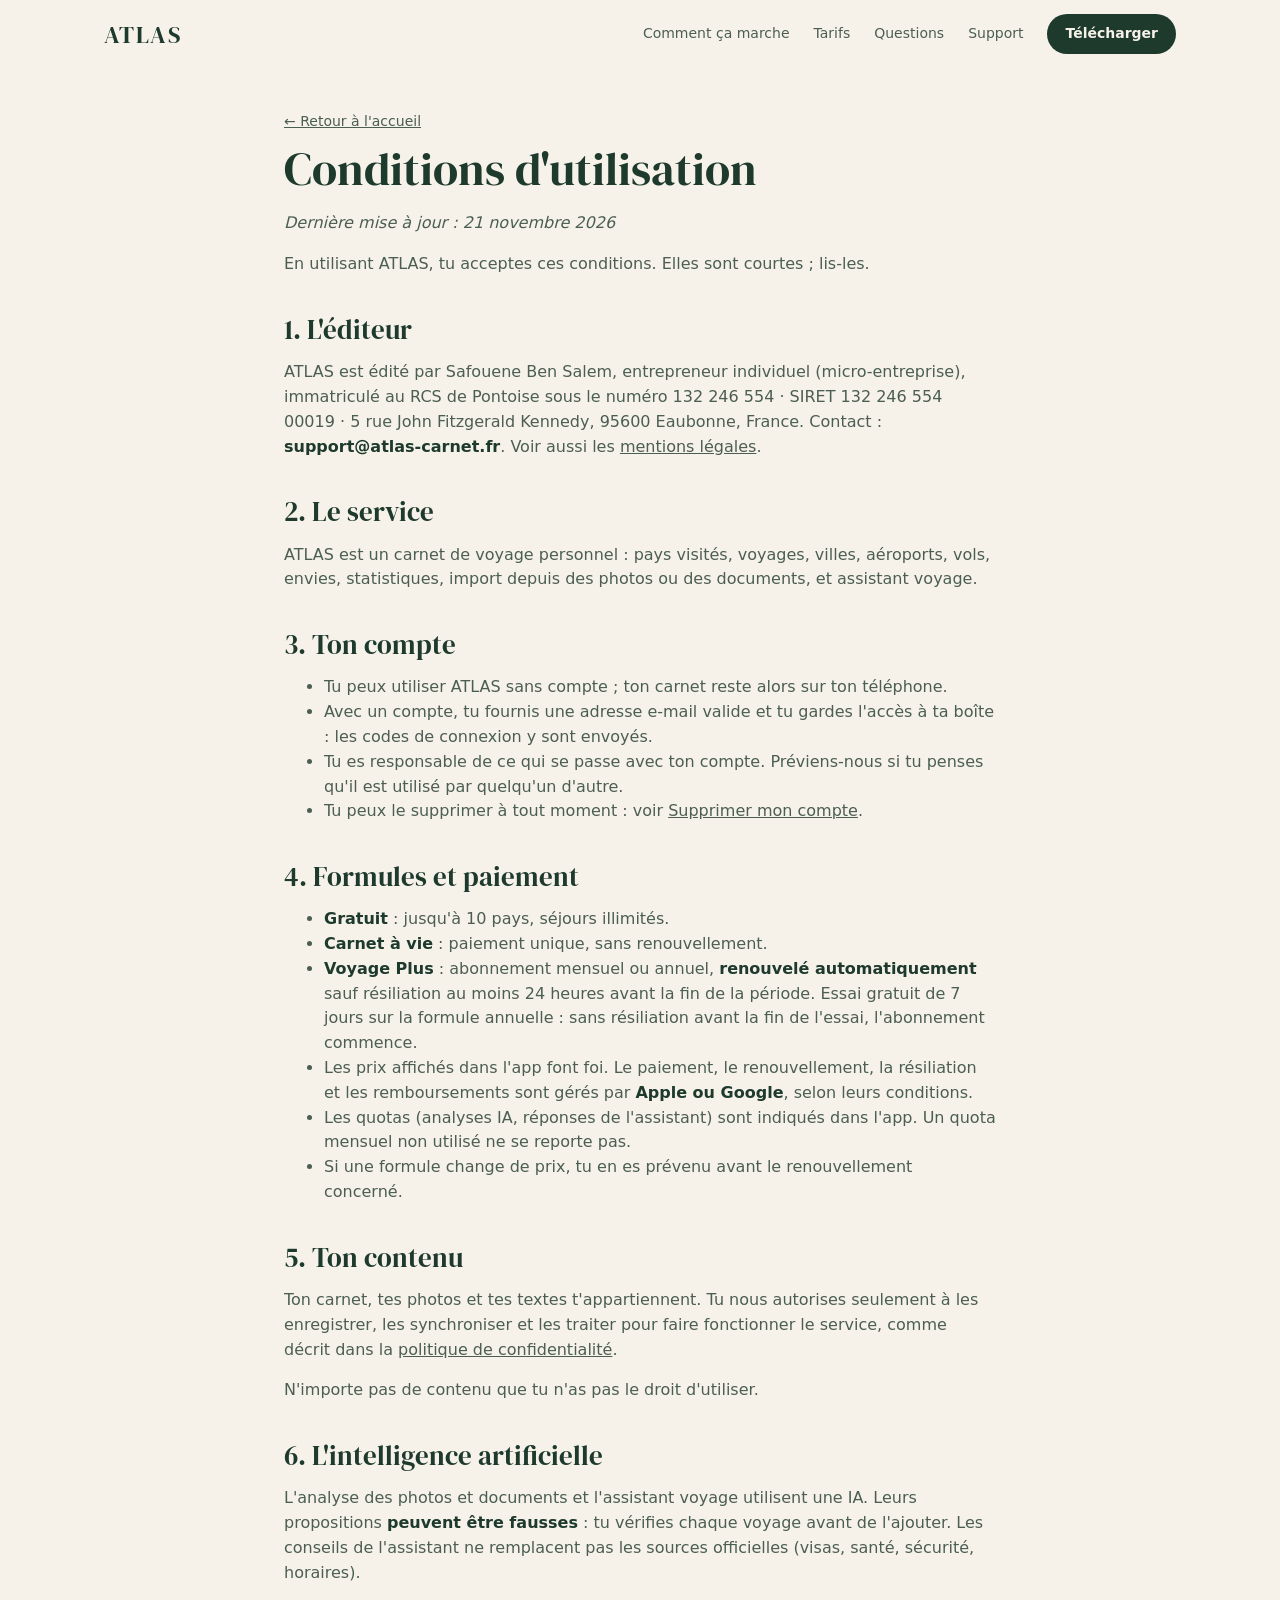
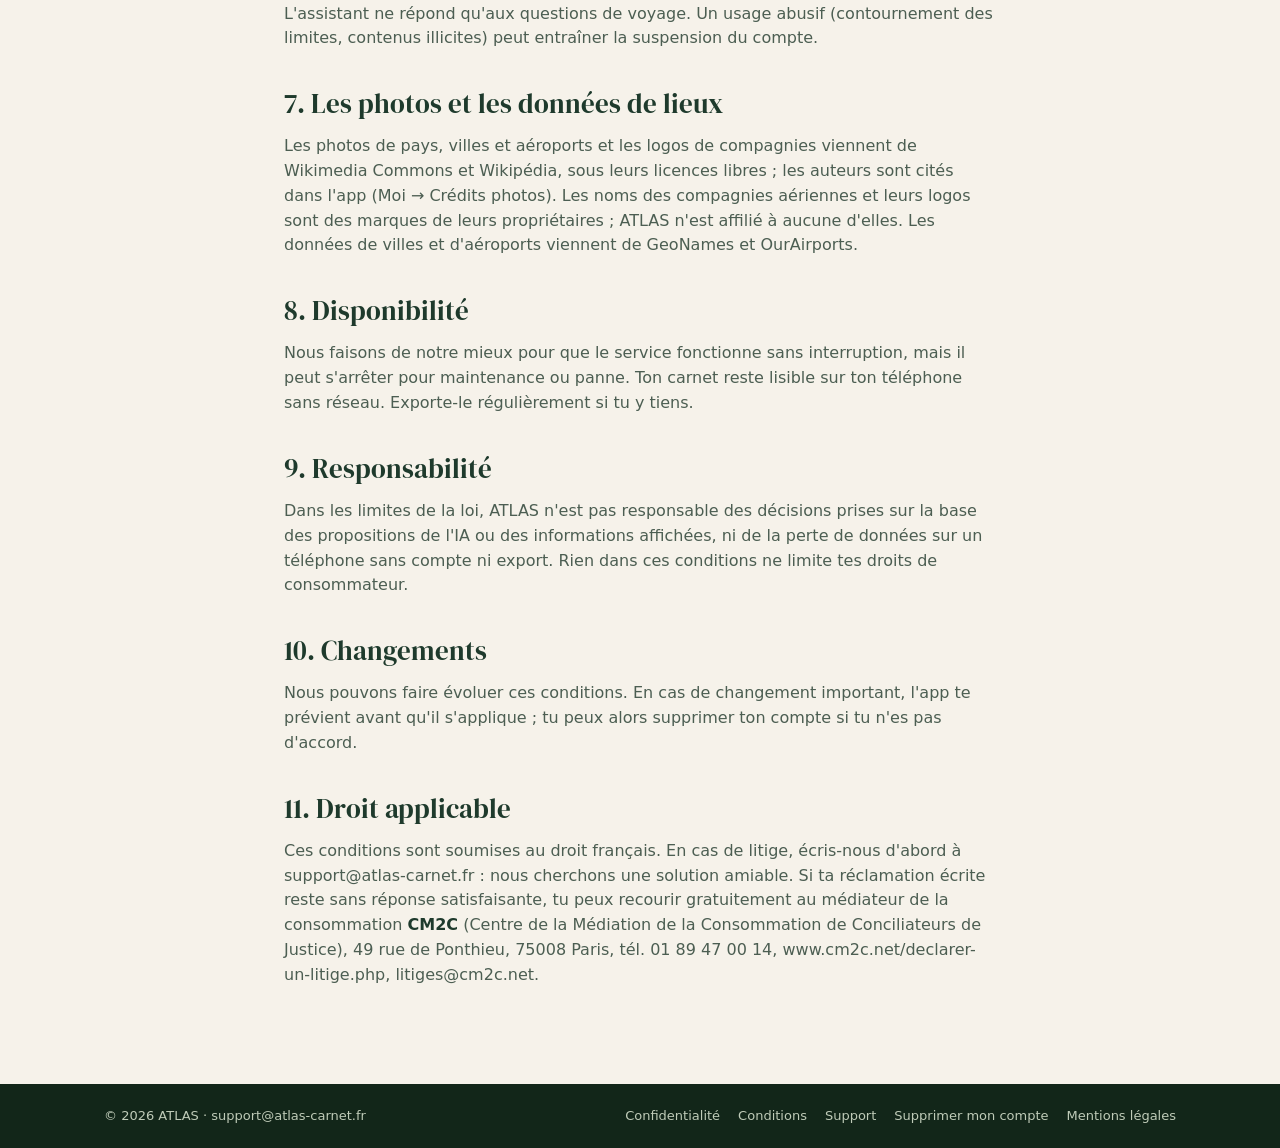
==== conditions/index.html @ a966a626 "Site atlas-carnet.fr (travelling-app 13ca0ed)" ====
<!doctype html>
<html lang="fr"><head><meta charset="utf-8"><meta name="viewport" content="width=device-width,initial-scale=1">
<title>Conditions d'utilisation · ATLAS</title><meta name="description" content="Conditions d'utilisation d'ATLAS, le carnet de voyage tamponné pays après pays.">
<meta name="theme-color" content="#F6F2EA" media="(prefers-color-scheme: light)"><meta name="theme-color" content="#101A15" media="(prefers-color-scheme: dark)">
<meta property="og:title" content="Conditions d'utilisation · ATLAS"><meta property="og:description" content="Conditions d'utilisation d'ATLAS, le carnet de voyage tamponné pays après pays."><meta property="og:locale" content="fr_FR">
<link rel="icon" href="/assets/tampon.svg" type="image/svg+xml"><link rel="stylesheet" href="/style.css">
<link rel="preload" href="/assets/fonts/DMSerifDisplay-Regular.ttf" as="font" type="font/ttf" crossorigin></head>
<body><a class="skip" href="#contenu">Aller au contenu</a><header class="top"><div class="wrap"><a class="logo" href="/">ATLAS</a>
<nav class="main" aria-label="Navigation"><a href="/#comment">Comment ça marche</a><a href="/#tarifs">Tarifs</a><a href="/#questions">Questions</a><a href="/support/">Support</a><a class="dl" href="/#telecharger">Télécharger</a></nav></div></header><main id="contenu" class="doc"><a class="back" href="/">← Retour à l'accueil</a>
<h1>Conditions d'utilisation</h1>
<p><em>Dernière mise à jour : 21 novembre 2026</em></p>
<p>En utilisant ATLAS, tu acceptes ces conditions. Elles sont courtes ; lis-les.</p>
<h2>1. L'éditeur</h2>
<p>ATLAS est édité par Safouene Ben Salem, entrepreneur individuel (micro-entreprise), immatriculé au RCS de Pontoise sous le numéro 132 246 554 · SIRET 132 246 554 00019 · 5 rue John Fitzgerald Kennedy, 95600 Eaubonne, France. Contact : <strong>support@atlas-carnet.fr</strong>. Voir aussi les <a href="/mentions-legales/">mentions légales</a>.</p>
<h2>2. Le service</h2>
<p>ATLAS est un carnet de voyage personnel : pays visités, voyages, villes, aéroports, vols, envies, statistiques, import depuis des photos ou des documents, et assistant voyage.</p>
<h2>3. Ton compte</h2>
<ul><li>Tu peux utiliser ATLAS sans compte ; ton carnet reste alors sur ton téléphone.</li><li>Avec un compte, tu fournis une adresse e-mail valide et tu gardes l'accès à ta boîte : les codes de connexion y sont envoyés.</li><li>Tu es responsable de ce qui se passe avec ton compte. Préviens-nous si tu penses qu'il est utilisé par quelqu'un d'autre.</li><li>Tu peux le supprimer à tout moment : voir <a href="/suppression-compte/">Supprimer mon compte</a>.</li></ul>
<h2>4. Formules et paiement</h2>
<ul><li><strong>Gratuit</strong> : jusqu'à 10 pays, séjours illimités.</li><li><strong>Carnet à vie</strong> : paiement unique, sans renouvellement.</li><li><strong>Voyage Plus</strong> : abonnement mensuel ou annuel, <strong>renouvelé automatiquement</strong> sauf résiliation au moins 24 heures avant la fin de la période. Essai gratuit de 7 jours sur la formule annuelle : sans résiliation avant la fin de l'essai, l'abonnement commence.</li><li>Les prix affichés dans l'app font foi. Le paiement, le renouvellement, la résiliation et les remboursements sont gérés par <strong>Apple ou Google</strong>, selon leurs conditions.</li><li>Les quotas (analyses IA, réponses de l'assistant) sont indiqués dans l'app. Un quota mensuel non utilisé ne se reporte pas.</li><li>Si une formule change de prix, tu en es prévenu avant le renouvellement concerné.</li></ul>
<h2>5. Ton contenu</h2>
<p>Ton carnet, tes photos et tes textes t'appartiennent. Tu nous autorises seulement à les enregistrer, les synchroniser et les traiter pour faire fonctionner le service, comme décrit dans la <a href="/confidentialite/">politique de confidentialité</a>.</p>
<p>N'importe pas de contenu que tu n'as pas le droit d'utiliser.</p>
<h2>6. L'intelligence artificielle</h2>
<p>L'analyse des photos et documents et l'assistant voyage utilisent une IA. Leurs propositions <strong>peuvent être fausses</strong> : tu vérifies chaque voyage avant de l'ajouter. Les conseils de l'assistant ne remplacent pas les sources officielles (visas, santé, sécurité, horaires).</p>
<p>L'assistant ne répond qu'aux questions de voyage. Un usage abusif (contournement des limites, contenus illicites) peut entraîner la suspension du compte.</p>
<h2>7. Les photos et les données de lieux</h2>
<p>Les photos de pays, villes et aéroports et les logos de compagnies viennent de Wikimedia Commons et Wikipédia, sous leurs licences libres ; les auteurs sont cités dans l'app (Moi → Crédits photos). Les noms des compagnies aériennes et leurs logos sont des marques de leurs propriétaires ; ATLAS n'est affilié à aucune d'elles. Les données de villes et d'aéroports viennent de GeoNames et OurAirports.</p>
<h2>8. Disponibilité</h2>
<p>Nous faisons de notre mieux pour que le service fonctionne sans interruption, mais il peut s'arrêter pour maintenance ou panne. Ton carnet reste lisible sur ton téléphone sans réseau. Exporte-le régulièrement si tu y tiens.</p>
<h2>9. Responsabilité</h2>
<p>Dans les limites de la loi, ATLAS n'est pas responsable des décisions prises sur la base des propositions de l'IA ou des informations affichées, ni de la perte de données sur un téléphone sans compte ni export. Rien dans ces conditions ne limite tes droits de consommateur.</p>
<h2>10. Changements</h2>
<p>Nous pouvons faire évoluer ces conditions. En cas de changement important, l'app te prévient avant qu'il s'applique ; tu peux alors supprimer ton compte si tu n'es pas d'accord.</p>
<h2>11. Droit applicable</h2>
<p>Ces conditions sont soumises au droit français. En cas de litige, écris-nous d'abord à support@atlas-carnet.fr : nous cherchons une solution amiable. Si ta réclamation écrite reste sans réponse satisfaisante, tu peux recourir gratuitement au médiateur de la consommation <strong>CM2C</strong> (Centre de la Médiation de la Consommation de Conciliateurs de Justice), 49 rue de Ponthieu, 75008 Paris, tél. 01 89 47 00 14, www.cm2c.net/declarer-un-litige.php, litiges@cm2c.net.</p></main><footer><div class="wrap"><span>© 2026 ATLAS · <a href="mailto:support@atlas-carnet.fr">support@atlas-carnet.fr</a></span>
<nav aria-label="Pages légales"><a href="/confidentialite/">Confidentialité</a><a href="/conditions/">Conditions</a><a href="/support/">Support</a><a href="/suppression-compte/">Supprimer mon compte</a><a href="/mentions-legales/">Mentions légales</a></nav></div></footer></body></html>
---- style.css ----
/* atlas-carnet.fr — planche 20 v2 validée le 21/11/2026. Couleurs de l'app ; sombre = « Forêt de nuit » (planche 30 A). */
@font-face{font-family:"DM Serif Display";src:url("/assets/fonts/DMSerifDisplay-Regular.ttf") format("truetype");font-weight:400;font-display:swap}
:root{
  --bg:#F6F2EA;--paper:#FFFCF5;--card:#FFFDF8;--ink:#1E3A2C;--ink2:#4C5E52;--ink3:#6E7A70;
  --sage:#E4E8D6;--line:#E3DED0;--gold:#9A7430;--visited:#2F5D45;
  --btn:#1E3A2C;--btnt:#F6F2EA;--band:#16301F;--bandt:#F6F2EA;--bandt2:#C9D3C0;--foot:#122619;
  --serif:"DM Serif Display",Georgia,serif;--sans:system-ui,-apple-system,"Segoe UI",Roboto,sans-serif;
  color-scheme:light dark;
}
@media (prefers-color-scheme:dark){:root{
  --bg:#101A15;--paper:#14211A;--card:#1A2921;--ink:#ECE6D6;--ink2:#B4BDAE;--ink3:#97A290;
  --sage:#22332A;--line:#2A3B31;--gold:#D6A957;--visited:#7DB592;
  --btn:#D6A957;--btnt:#16201A;--band:#0B130F;--foot:#0B130F}}
*{box-sizing:border-box}
html{scroll-behavior:smooth}
body{margin:0;background:var(--bg);color:var(--ink);font:16px/1.55 var(--sans);-webkit-font-smoothing:antialiased}
img{max-width:100%;display:block}
a{color:inherit}
.wrap{max-width:1120px;margin:0 auto;padding:0 24px}
.k{font:700 12px var(--sans);letter-spacing:.14em;text-transform:uppercase;color:var(--gold);margin:0 0 10px}
h1,h2,h3{font-family:var(--serif);font-weight:400;line-height:1.08;margin:0}
.skip{position:absolute;left:-999px}.skip:focus{left:16px;top:16px;background:var(--card);padding:8px 12px;z-index:9}
/* En-tête */
header.top{position:sticky;top:0;z-index:5;background:color-mix(in srgb,var(--bg) 92%,transparent);backdrop-filter:blur(8px);border-bottom:1px solid transparent}
header.top .wrap{display:flex;align-items:center;justify-content:space-between;height:68px}
.logo{font:400 24px var(--serif);letter-spacing:.06em;text-decoration:none}
nav.main{display:flex;gap:24px;align-items:center;font-size:14px;color:var(--ink2)}
nav.main a{text-decoration:none}nav.main a:hover{color:var(--ink)}
.dl{background:var(--btn);color:var(--btnt)!important;border-radius:99px;padding:9px 18px;font-weight:700}
/* Badges (remplacés par les badges officiels au lancement) */
.badges{display:flex;gap:10px;flex-wrap:wrap}
.badge{display:inline-flex;align-items:center;gap:9px;background:#111;color:#fff;border-radius:10px;padding:8px 16px 8px 12px;font:12px/1.15 var(--sans);text-decoration:none;border:1px solid #444}
.badge b{display:block;font:600 17px/1.15 var(--sans)}.badge svg{width:24px;height:24px;fill:#fff;flex:none}
.reass{display:flex;flex-wrap:wrap;gap:6px 18px;margin:18px 0 0;padding:0;list-style:none;font:600 13.5px var(--sans);color:var(--ink2)}
.reass li::before{content:"✓ ";color:var(--visited);font-weight:800}
.shot{height:auto;border-radius:32px;border:7px solid #1E1E1E;overflow:hidden;background:#fff;box-shadow:0 18px 40px -18px rgba(0,0,0,.5)}
/* Haut de page */
.hero{display:grid;grid-template-columns:1.05fr 1fr;gap:24px;align-items:center;padding-block:36px 56px}
.hero h1{font-size:clamp(40px,5.6vw,62px);margin-bottom:18px}
.hero p.lead{font-size:17px;color:var(--ink2);margin:0 0 24px;max-width:470px}
.trio{position:relative;height:500px}
.trio .shot{position:absolute;width:220px}
.trio .s1{left:4%;top:46px;transform:rotate(-6deg)}.trio .s2{left:30%;top:0;z-index:2}.trio .s3{left:56%;top:50px;transform:rotate(6deg)}
.trio .stamp{position:absolute;left:-4%;bottom:-6px;width:180px;z-index:3;transform:rotate(-10deg);mix-blend-mode:multiply}
@media (prefers-color-scheme:dark){.trio .stamp{mix-blend-mode:normal;filter:drop-shadow(0 0 1px #F6F2EA)}}
/* Carte */
.mapband{position:relative;min-height:460px;background:#E6ECE0 url(/assets/carte.png) 50% 50%/cover no-repeat;border-block:1px solid var(--line);display:flex;align-items:center}
.mapcard{background:rgba(255,252,245,.95);color:#1E3A2C;border-radius:22px;padding:24px 26px;max-width:360px;box-shadow:0 14px 30px -16px rgba(0,0,0,.35)}
.mapcard .k{color:#9A7430}.mapcard h2{font-size:34px;margin-bottom:8px}.mapcard p{margin:0;font-size:14.5px;color:#4C5E52}
.nums{display:flex;gap:22px;margin-top:14px}.nums b{display:block;font:400 30px var(--serif)}.nums span{font-size:12px;color:#6E7A70}
/* Sections */
section.s{padding:72px 0 8px}
section.s>.wrap>h2{font-size:clamp(30px,4vw,40px);text-align:center}
section.s>.wrap>.sub{text-align:center;color:var(--ink2);margin:8px 0 34px}
.steps{display:grid;grid-template-columns:repeat(3,1fr);gap:30px;text-align:center}
.n{width:40px;height:40px;border-radius:50%;background:var(--btn);color:var(--btnt);display:grid;place-items:center;font:400 21px var(--serif);margin:0 auto 12px}
.steps h3,.feat h3{font-size:24px;margin-bottom:6px}
.steps p,.feat p{color:var(--ink2);font-size:14.5px;margin:0 auto 18px;max-width:290px}
.steps .shot,.feat .shot{width:200px;margin:0 auto;border-radius:28px;border-width:6px}
.feat{display:grid;grid-template-columns:repeat(3,1fr);gap:22px}
.feat article{background:var(--card);border:1px solid var(--line);border-radius:22px;padding:22px}
.feat .shot{margin-bottom:18px}.feat p{margin:0;max-width:none}
.priv{margin-top:72px;background:var(--sage);border-radius:26px;padding:34px;display:grid;grid-template-columns:1fr 1.6fr;gap:34px;align-items:center}
.priv h2{font-size:36px;margin-bottom:8px}.priv>div>p{margin:0;color:var(--ink2)}
.pts{display:grid;grid-template-columns:1fr 1fr;gap:12px}
.pts div{background:var(--card);border-radius:16px;padding:14px 16px;font-size:14px;color:var(--ink2)}.pts b{display:block;color:var(--ink);margin-bottom:2px}
.plans{display:grid;grid-template-columns:repeat(3,1fr);gap:20px;align-items:start}
.plan{background:var(--card);border:1px solid var(--line);border-radius:24px;padding:24px;position:relative}
.plan.on{border:2px solid var(--gold)}
.plan .tg{position:absolute;top:-13px;left:22px;background:var(--gold);color:#fff;font:700 11px var(--sans);letter-spacing:.1em;padding:5px 11px;border-radius:99px}
@media (prefers-color-scheme:dark){.plan .tg{color:#16201A}}
.plan h3{font-size:26px}.pr{font:400 34px var(--serif);margin:6px 0 0}.pr small{font:500 14px var(--sans);color:var(--ink3)}
.plan .note{font-size:13.5px;color:var(--ink3);margin:2px 0 0}
.plan ul{list-style:none;padding:0;margin:14px 0 0;font-size:14.5px;color:var(--ink2)}.plan li{padding:7px 0;border-top:1px solid var(--line)}
.plan li::before{content:"✓ ";color:var(--visited);font-weight:800}
.faq{max-width:780px;margin:0 auto}
.faq details{border-bottom:1px solid var(--line);padding:16px 4px}
.faq summary{font-weight:700;cursor:pointer;list-style:none;display:flex;justify-content:space-between;gap:16px}
.faq summary::-webkit-details-marker{display:none}
.faq summary::after{content:"+";color:var(--gold);font-size:22px;line-height:1}.faq details[open] summary::after{content:"−"}
.faq details p{margin:10px 0 0;color:var(--ink2)}
.final{margin-top:80px;background:var(--band);color:var(--bandt)}
.final .wrap{display:flex;justify-content:space-between;align-items:center;gap:24px;padding-block:48px;flex-wrap:wrap}
.final h2{font-size:40px;color:var(--bandt)}.final p{margin:6px 0 0;color:var(--bandt2)}
.final .badge{background:#fff;color:#111}.final .badge svg{fill:#111}
footer{background:var(--foot);color:#BFCBB8;font-size:13px}
footer .wrap{display:flex;justify-content:space-between;gap:16px;padding-block:22px;flex-wrap:wrap}
footer nav{display:flex;gap:18px;flex-wrap:wrap}footer a{text-decoration:none}footer a:hover{color:#fff}
/* Pages légales */
.doc{max-width:760px;margin:0 auto;padding:40px 24px 80px}
.doc h1{font-size:clamp(34px,5vw,46px);margin:10px 0 18px}
.doc h2{font-size:27px;margin:38px 0 10px}.doc h3{font-size:20px;margin:26px 0 6px}
.doc p,.doc li{color:var(--ink2)}.doc strong{color:var(--ink)}
.doc table{width:100%;border-collapse:collapse;font-size:14.5px;margin:12px 0;display:block;overflow-x:auto}
.doc th,.doc td{text-align:left;padding:9px 10px;border-bottom:1px solid var(--line);vertical-align:top}
.doc th{color:var(--ink);font-weight:700}
.back{font-size:14px;color:var(--ink2)}
.todo{background:#FFF2C6;color:#5A4410;border-radius:4px;padding:0 4px}
/* Téléphone */
@media (max-width:860px){
  nav.main a:not(.dl){display:none}
  .hero{grid-template-columns:1fr;padding-top:20px}
  .mapband .wrap{width:100%}
  .trio{height:360px;max-width:420px;margin:0 auto;width:100%}
  .trio .shot{width:160px;border-width:5px;border-radius:24px}.trio .stamp{width:130px}
  .mapband{min-height:520px;align-items:flex-end;padding-bottom:20px;background-position:48% 0;background-size:auto 340px}
  .steps,.feat,.plans,.priv,.pts{grid-template-columns:1fr}
  .priv{padding:24px}
  .plans{gap:28px}
}
@media (prefers-reduced-motion:reduce){html{scroll-behavior:auto}}
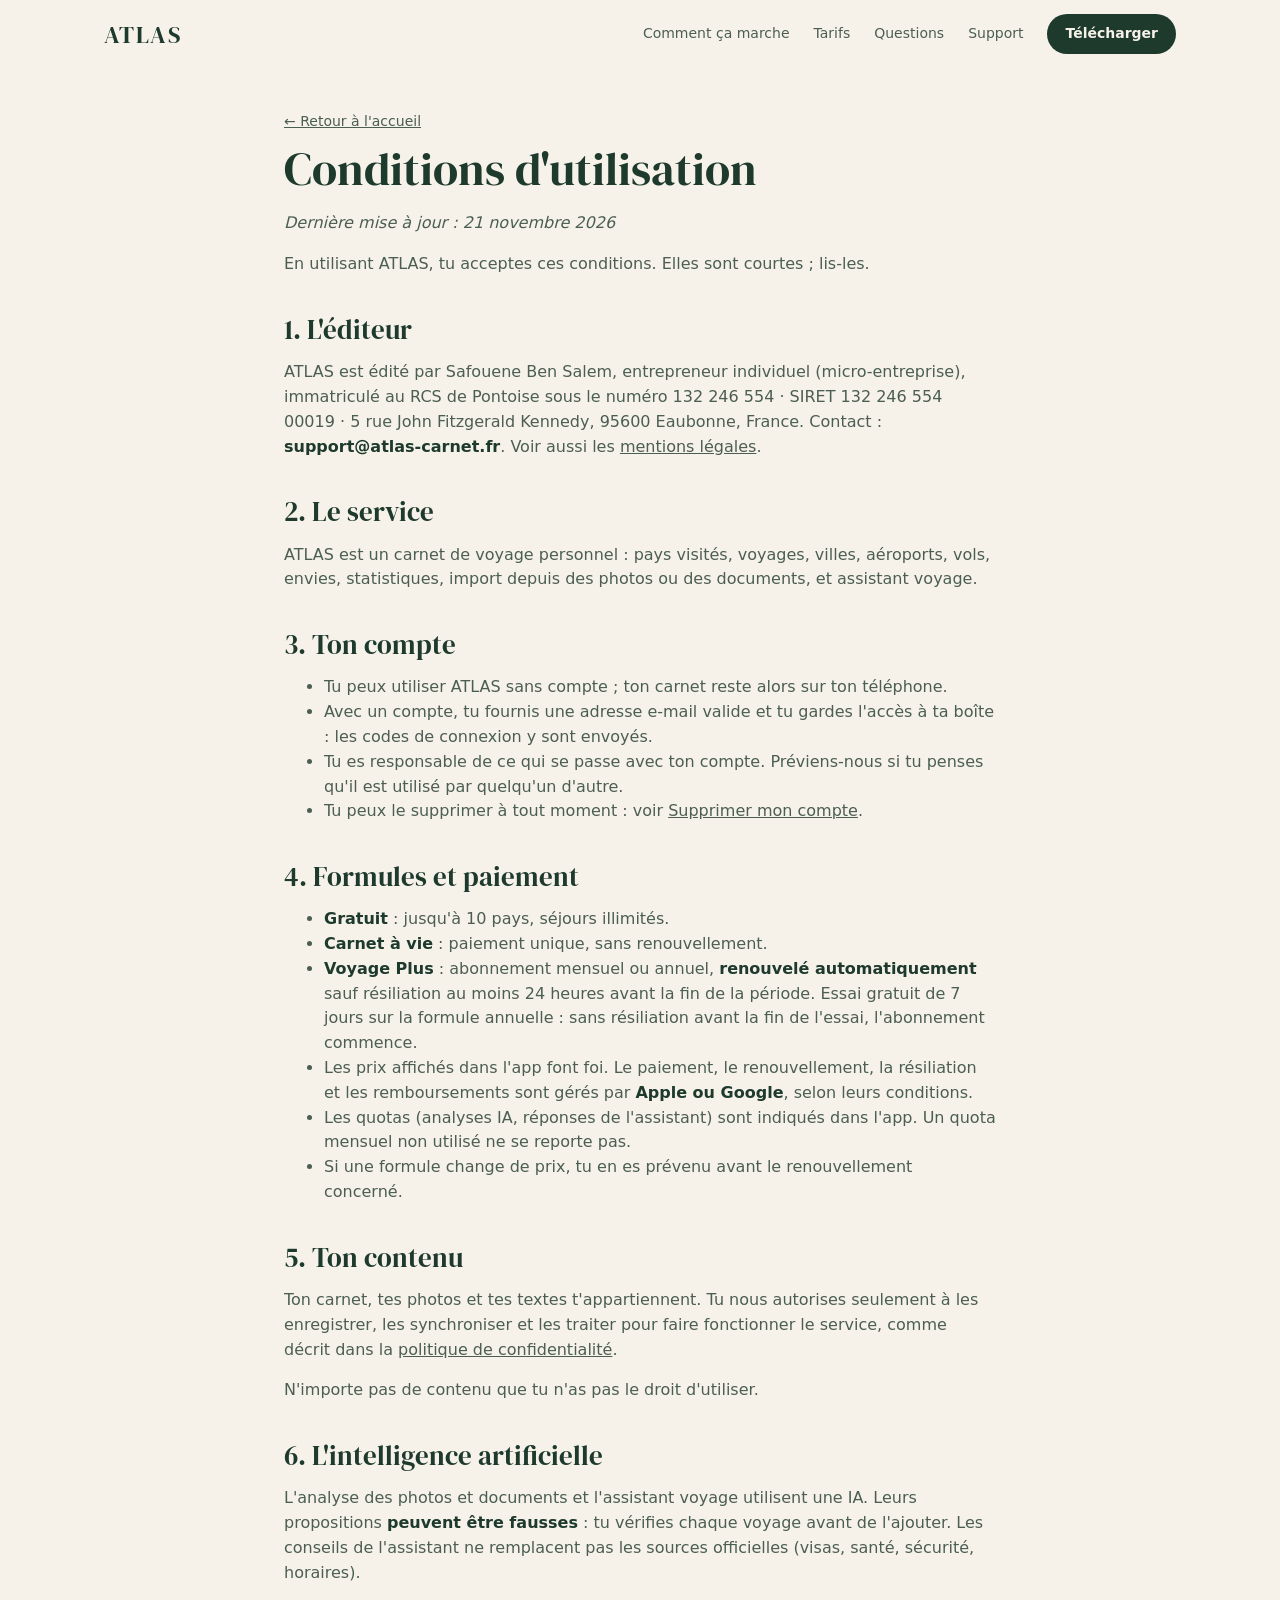
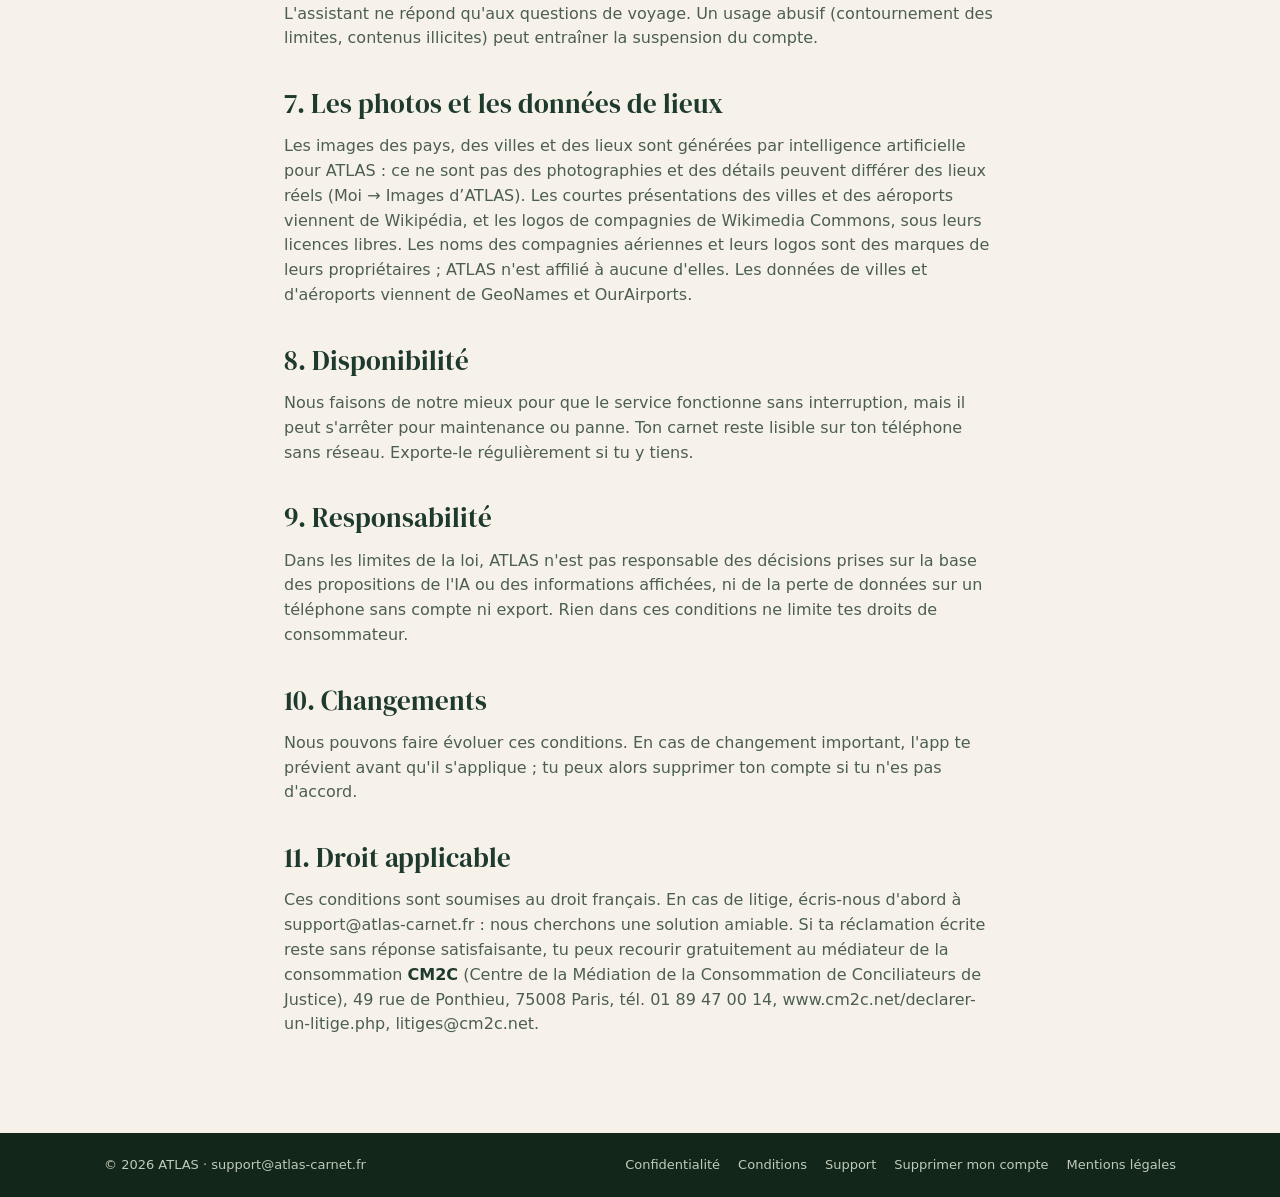
==== commit 410fedb4: "Site atlas-carnet.fr (travelling-app 96e4dd3)" ====
--- a/conditions/index.html
+++ b/conditions/index.html
@@ -25,7 +25,7 @@
 <p>L'analyse des photos et documents et l'assistant voyage utilisent une IA. Leurs propositions <strong>peuvent être fausses</strong> : tu vérifies chaque voyage avant de l'ajouter. Les conseils de l'assistant ne remplacent pas les sources officielles (visas, santé, sécurité, horaires).</p>
 <p>L'assistant ne répond qu'aux questions de voyage. Un usage abusif (contournement des limites, contenus illicites) peut entraîner la suspension du compte.</p>
 <h2>7. Les photos et les données de lieux</h2>
-<p>Les photos de pays, villes et aéroports et les logos de compagnies viennent de Wikimedia Commons et Wikipédia, sous leurs licences libres ; les auteurs sont cités dans l'app (Moi → Crédits photos). Les noms des compagnies aériennes et leurs logos sont des marques de leurs propriétaires ; ATLAS n'est affilié à aucune d'elles. Les données de villes et d'aéroports viennent de GeoNames et OurAirports.</p>
+<p>Les images des pays, des villes et des lieux sont générées par intelligence artificielle pour ATLAS : ce ne sont pas des photographies et des détails peuvent différer des lieux réels (Moi → Images d’ATLAS). Les courtes présentations des villes et des aéroports viennent de Wikipédia, et les logos de compagnies de Wikimedia Commons, sous leurs licences libres. Les noms des compagnies aériennes et leurs logos sont des marques de leurs propriétaires ; ATLAS n'est affilié à aucune d'elles. Les données de villes et d'aéroports viennent de GeoNames et OurAirports.</p>
 <h2>8. Disponibilité</h2>
 <p>Nous faisons de notre mieux pour que le service fonctionne sans interruption, mais il peut s'arrêter pour maintenance ou panne. Ton carnet reste lisible sur ton téléphone sans réseau. Exporte-le régulièrement si tu y tiens.</p>
 <h2>9. Responsabilité</h2>
